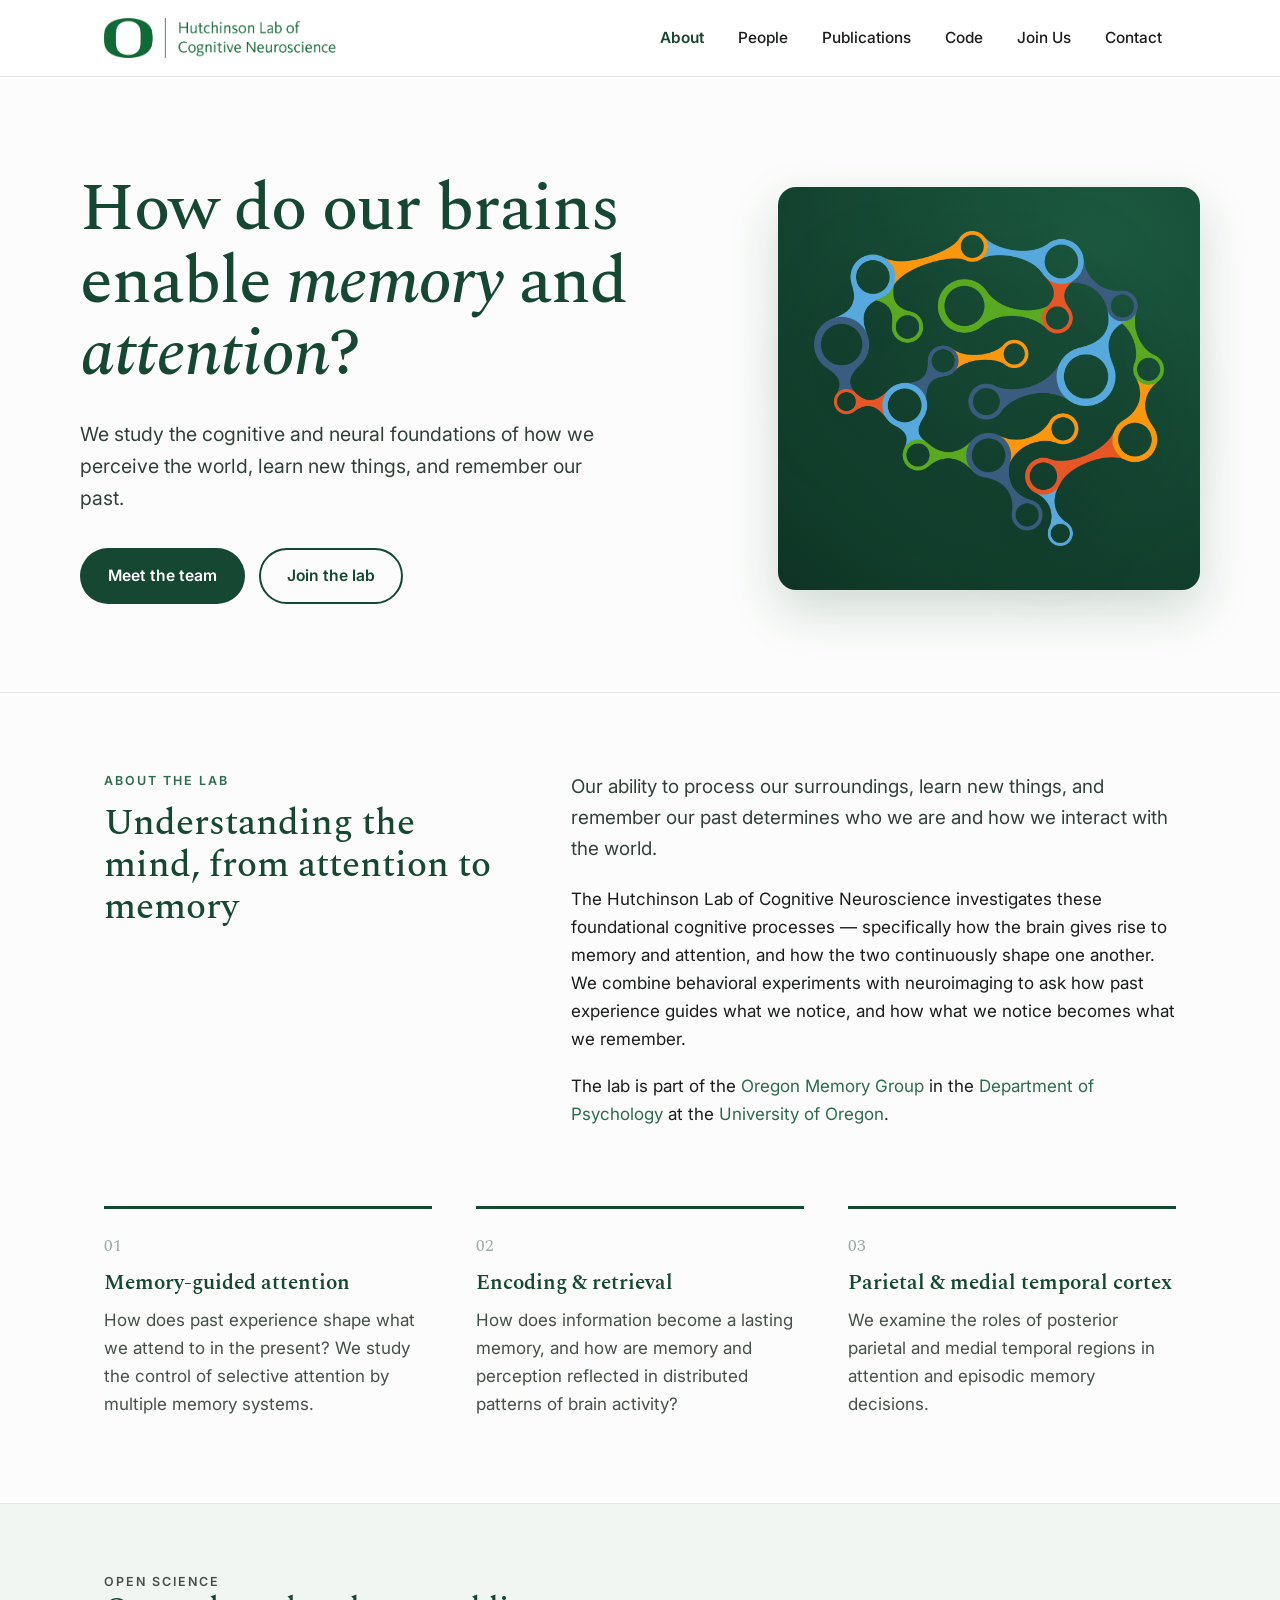
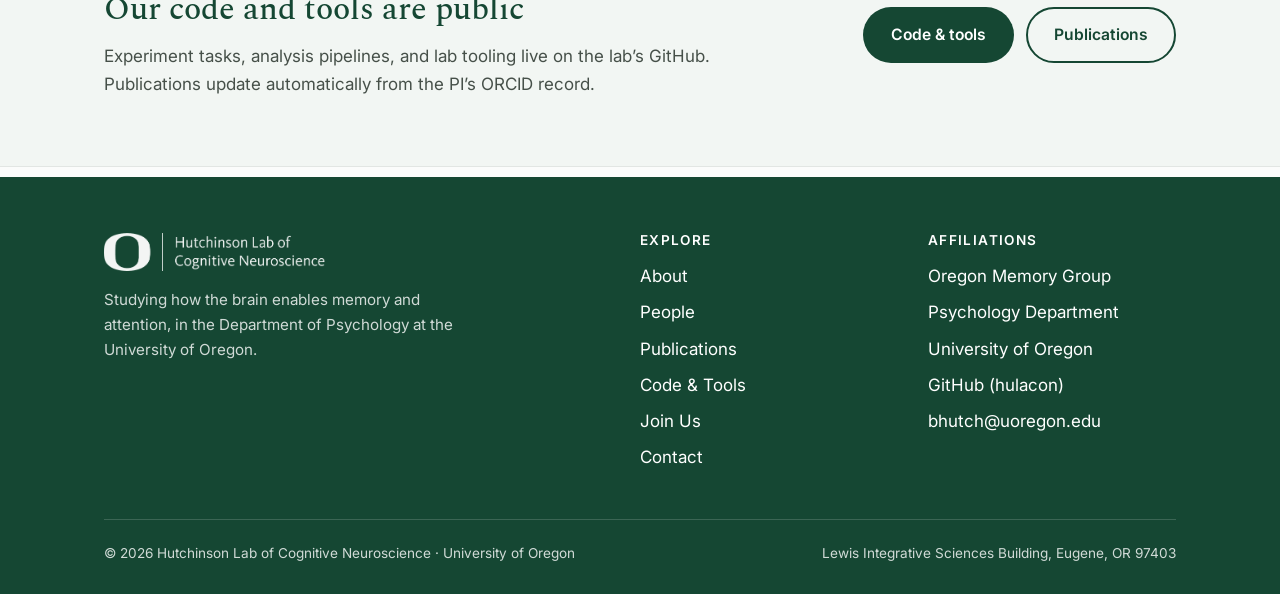
==== site/index.html @ ef452acc "Initial commit: static lab site, publications builder, Qualtrics form tooling Static site (site/) re" ====
<!DOCTYPE html>
<html lang="en">
<head>
  <meta charset="UTF-8">
  <meta name="viewport" content="width=device-width, initial-scale=1.0">
  <title>Hutchinson Lab of Cognitive Neuroscience &mdash; University of Oregon</title>
  <meta name="description" content="The Hutchinson Lab of Cognitive Neuroscience at the University of Oregon studies how the brain enables memory and attention.">
  <link rel="preconnect" href="https://fonts.googleapis.com">
  <link rel="preconnect" href="https://fonts.gstatic.com" crossorigin>
  <link href="https://fonts.googleapis.com/css2?family=Inter:wght@400;500;600;700&family=Spectral:ital,wght@0,500;0,600;1,500&display=swap" rel="stylesheet">
  <link rel="stylesheet" href="css/style.css">
</head>
<body>
  <header class="site-header">
    <nav class="nav container" aria-label="Primary">
      <a class="nav__logo" href="index.html"><img src="assets/logo.png" alt="Hutchinson Lab of Cognitive Neuroscience, University of Oregon"></a>
      <button class="nav__toggle" aria-label="Menu" aria-expanded="false"><span></span><span></span><span></span></button>
      <ul class="nav__links">
        <li><a href="index.html" class="is-active">About</a></li>
        <li><a href="people.html">People</a></li>
        <li><a href="publications.html">Publications</a></li>
        <li><a href="code.html">Code</a></li>
        <li><a href="join.html">Join Us</a></li>
        <li><a href="contact.html">Contact</a></li>
      </ul>
    </nav>
  </header>

  <!-- HERO -->
  <section class="hero">
    <div class="container hero__inner">
      <div class="hero__copy">
        <h1>How do our brains enable <em>memory</em> and <em>attention</em>?</h1>
        <p>We study the cognitive and neural foundations of how we perceive the world, learn new things, and remember our past.</p>
        <div class="hero__cta">
          <a class="btn btn--primary" href="people.html">Meet the team</a>
          <a class="btn btn--outline" href="join.html">Join the lab</a>
        </div>
      </div>
      <div class="hero__art">
        <img src="assets/brainbeads.png" alt="Stylized brain formed from connected beads">
      </div>
    </div>
  </section>

  <!-- MISSION -->
  <section class="section">
    <div class="container">
      <div class="split split--ed">
        <div>
          <p class="eyebrow">About the lab</p>
          <h2>Understanding the mind, from attention to memory</h2>
        </div>
        <div>
          <p class="lead">Our ability to process our surroundings, learn new things, and remember our past determines who we are and how we interact with the world.</p>
          <p>The Hutchinson Lab of Cognitive Neuroscience investigates these foundational cognitive processes &mdash; specifically how the brain gives rise to memory and attention, and how the two continuously shape one another. We combine behavioral experiments with neuroimaging to ask how past experience guides what we notice, and how what we notice becomes what we remember.</p>
          <p style="margin:0;">The lab is part of the <a href="http://oregonmemorygroup.uoregon.edu/" target="_blank" rel="noopener">Oregon Memory Group</a> in the <a href="http://psychology.uoregon.edu/" target="_blank" rel="noopener">Department of Psychology</a> at the <a href="https://www.uoregon.edu/" target="_blank" rel="noopener">University of Oregon</a>.</p>
        </div>
      </div>
    </div>
  </section>

  <!-- RESEARCH THEMES -->
  <section style="padding: 0 0 84px;">
    <div class="container">
      <div class="themes">
        <div class="theme">
          <p class="num">01</p>
          <h3>Memory-guided attention</h3>
          <p>How does past experience shape what we attend to in the present? We study the control of selective attention by multiple memory systems.</p>
        </div>
        <div class="theme">
          <p class="num">02</p>
          <h3>Encoding &amp; retrieval</h3>
          <p>How does information become a lasting memory, and how are memory and perception reflected in distributed patterns of brain activity?</p>
        </div>
        <div class="theme">
          <p class="num">03</p>
          <h3>Parietal &amp; medial temporal cortex</h3>
          <p>We examine the roles of posterior parietal and medial temporal regions in attention and episodic memory decisions.</p>
        </div>
      </div>
    </div>
  </section>

  <!-- OPEN SCIENCE -->
  <section class="band">
    <div class="container band__inner">
      <div>
        <p class="eyebrow">Open science</p>
        <h2>Our code and tools are public</h2>
        <p>Experiment tasks, analysis pipelines, and lab tooling live on the lab&rsquo;s GitHub. Publications update automatically from the PI&rsquo;s ORCID record.</p>
      </div>
      <div class="band__cta">
        <a class="btn btn--primary" href="code.html">Code &amp; tools</a>
        <a class="btn btn--outline" href="publications.html">Publications</a>
      </div>
    </div>
  </section>

  <footer class="site-footer">
    <div class="container">
      <div class="footer-grid">
        <div class="footer-brand">
          <img src="assets/logo-white.png" alt="Hutchinson Lab of Cognitive Neuroscience">
          <p>Studying how the brain enables memory and attention, in the Department of Psychology at the University of Oregon.</p>
        </div>
        <div>
          <h4>Explore</h4>
          <ul>
            <li><a href="index.html">About</a></li>
            <li><a href="people.html">People</a></li>
            <li><a href="publications.html">Publications</a></li>
            <li><a href="code.html">Code &amp; Tools</a></li>
            <li><a href="join.html">Join Us</a></li>
            <li><a href="contact.html">Contact</a></li>
          </ul>
        </div>
        <div>
          <h4>Affiliations</h4>
          <ul>
            <li><a href="http://oregonmemorygroup.uoregon.edu/" target="_blank" rel="noopener">Oregon Memory Group</a></li>
            <li><a href="http://psychology.uoregon.edu/" target="_blank" rel="noopener">Psychology Department</a></li>
            <li><a href="https://www.uoregon.edu/" target="_blank" rel="noopener">University of Oregon</a></li>
            <li><a href="https://github.com/hulacon" target="_blank" rel="noopener">GitHub (hulacon)</a></li>
            <li><a href="mailto:bhutch@uoregon.edu">bhutch@uoregon.edu</a></li>
          </ul>
        </div>
      </div>
      <div class="footer-bottom">
        <span>&copy; 2026 Hutchinson Lab of Cognitive Neuroscience &middot; University of Oregon</span>
        <span>Lewis Integrative Sciences Building, Eugene, OR 97403</span>
      </div>
    </div>
  </footer>

  <script src="js/main.js"></script>
</body>
</html>
---- site/css/style.css ----
/* =========================================================
   Hutchinson Lab of Cognitive Neuroscience
   Shared stylesheet (v2 refresh: green/white, editorial hero)
   Palette: UO Green #154733 on warm whites
   ========================================================= */

:root {
  --green:        #154733;
  --green-mid:    #2d6a4f;
  --green-soft:   #e7efe9;
  --ink:          #1a1d1b;
  --muted:        #5a635d;
  --line:         #e2e6e3;
  --paper:        #fbfcfb;
  --paper-2:      #f6f8f6;
  --band:         #f2f6f3;
  --maxw:         1120px;
  --radius:       14px;
  --shadow:       0 1px 2px rgba(21,71,51,.06), 0 8px 30px rgba(21,71,51,.08);
  --shadow-lg:    0 20px 50px rgba(21,71,51,.18);
  --serif:        "Spectral", Georgia, "Times New Roman", serif;
  --sans:         "Inter", -apple-system, BlinkMacSystemFont, "Segoe UI", Roboto, Helvetica, Arial, sans-serif;
}

* { box-sizing: border-box; }

html { scroll-behavior: smooth; }

body {
  margin: 0;
  font-family: var(--sans);
  color: var(--ink);
  background: var(--paper);
  line-height: 1.65;
  font-size: 17px;
  -webkit-font-smoothing: antialiased;
  text-rendering: optimizeLegibility;
}

h1, h2, h3, h4 { font-family: var(--serif); line-height: 1.15; color: var(--green); font-weight: 600; }
h1 { font-size: clamp(2.3rem, 5vw, 3.6rem); font-weight: 500; letter-spacing: -.015em; line-height: 1.1; }
h2 { font-size: clamp(1.6rem, 3.5vw, 2.3rem); font-weight: 500; margin: 0 0 .6em; }
h3 { font-size: 1.25rem; }

a { color: var(--green-mid); text-decoration: none; }
a:hover { color: var(--green); text-decoration: underline; }

p { margin: 0 0 1.1em; }

img { max-width: 100%; display: block; }

.container { width: 100%; max-width: var(--maxw); margin: 0 auto; padding: 0 24px; }

.section { padding: 78px 0; }
.section--tight { padding: 52px 0; }
.section--alt { background: var(--paper-2); }
.eyebrow {
  text-transform: uppercase;
  letter-spacing: .16em;
  font-size: .78rem;
  font-weight: 600;
  color: var(--green-mid);
  font-family: var(--sans);
  margin: 0 0 .8em;
}
.lead { font-size: 1.18rem; color: #33403a; }

/* ---------- Buttons ---------- */
.btn {
  display: inline-block;
  padding: 13px 26px;
  border-radius: 100px;
  font-weight: 600;
  font-size: .98rem;
  font-family: var(--sans);
  transition: transform .15s ease, box-shadow .15s ease, background .15s ease;
  cursor: pointer;
  border: 2px solid transparent;
}
.btn:hover { text-decoration: none; transform: translateY(-2px); }
.btn--primary { background: var(--green); color: #fff; }
.btn--primary:hover { background: #0e3525; color: #fff; box-shadow: var(--shadow); }
.btn--ghost { border-color: rgba(255,255,255,.6); color: #fff; }
.btn--ghost:hover { background: rgba(255,255,255,.12); color: #fff; }
.btn--outline { border-color: var(--green); color: var(--green); }
.btn--outline:hover { background: var(--green); color: #fff; }

/* ---------- Header / Nav ---------- */
.site-header {
  position: sticky; top: 0; z-index: 50;
  background: rgba(255,255,255,.92);
  backdrop-filter: saturate(180%) blur(10px);
  border-bottom: 1px solid var(--line);
}
.nav { display: flex; align-items: center; justify-content: space-between; gap: 20px; height: 76px; }
.nav__logo img { height: 40px; width: auto; }
.nav__links { display: flex; align-items: center; gap: 6px; list-style: none; margin: 0; padding: 0; }
.nav__links a {
  display: inline-block; padding: 8px 14px; border-radius: 8px;
  color: var(--ink); font-weight: 500; font-size: .96rem;
}
.nav__links a:hover { background: var(--green-soft); color: var(--green); text-decoration: none; }
.nav__links a.is-active { color: var(--green); font-weight: 600; }
.nav__toggle { display: none; background: none; border: 0; cursor: pointer; padding: 8px; }
.nav__toggle span { display: block; width: 24px; height: 2px; background: var(--green); margin: 5px 0; transition: .2s; }

@media (max-width: 900px) {
  .nav__toggle { display: block; }
  .nav__links {
    position: absolute; top: 76px; left: 0; right: 0;
    flex-direction: column; align-items: stretch; gap: 0;
    background: #fff; border-bottom: 1px solid var(--line);
    padding: 8px 16px 16px; box-shadow: var(--shadow);
    display: none;
  }
  .nav__links.is-open { display: flex; }
  .nav__links a { padding: 12px 10px; border-radius: 8px; }
}

/* ---------- Hero (light, editorial) ---------- */
.hero { background: var(--paper); border-bottom: 1px solid var(--line); }
.hero__inner {
  display: grid; grid-template-columns: 1.2fr .8fr; gap: 64px; align-items: center;
  padding: 96px 0 88px;
}
.hero h1 { color: var(--green); margin: 0 0 .4em; font-size: clamp(2.6rem, 5.5vw, 4.2rem); line-height: 1.08; }
.hero p { color: #33403a; font-size: 1.22rem; max-width: 44ch; }
.hero__cta { display: flex; flex-wrap: wrap; gap: 14px; margin-top: 34px; }
.hero__art {
  background: radial-gradient(120% 120% at 75% 15%, #1c5a40 0%, #154733 50%, #0d3122 100%);
  border-radius: 18px; padding: 44px 36px; box-shadow: var(--shadow-lg);
}
.hero__art img { width: 100%; filter: drop-shadow(0 18px 36px rgba(0,0,0,.4)); }
@media (max-width: 860px) {
  .hero__inner { grid-template-columns: 1fr; gap: 36px; padding: 64px 0 70px; text-align: center; }
  .hero p { margin-inline: auto; }
  .hero__cta { justify-content: center; }
  .hero__art { order: -1; max-width: 340px; margin: 0 auto; }
}

/* ---------- Generic page header (interior pages) ---------- */
.page-head { background: var(--paper); border-bottom: 1px solid var(--line); padding: 76px 0 60px; }
.page-head h1 { color: var(--green); margin: 0 0 .3em; }
.page-head p { color: #465049; max-width: 62ch; margin: 0; font-size: 1.15rem; }

/* ---------- Grids / cards ---------- */
.grid { display: grid; gap: 26px; }
.grid-3 { grid-template-columns: repeat(3, 1fr); }
.grid-2 { grid-template-columns: repeat(2, 1fr); }
@media (max-width: 820px) { .grid-3 { grid-template-columns: 1fr; } .grid-2 { grid-template-columns: 1fr; } }

.card {
  background: #fff; border: 1px solid var(--line); border-radius: var(--radius);
  padding: 30px; box-shadow: var(--shadow);
}
.card h3 { margin-top: 0; }

/* ---------- Split sections ---------- */
.split { display: grid; grid-template-columns: 1fr 1fr; gap: 56px; align-items: center; }
.split--ed { grid-template-columns: .8fr 1.2fr; align-items: start; gap: 64px; }
.split--ed h2 { margin: 0; }
@media (max-width: 860px) { .split, .split--ed { grid-template-columns: 1fr; gap: 32px; } }

/* ---------- Research themes (numbered) ---------- */
.themes { display: grid; grid-template-columns: repeat(3, 1fr); gap: 44px; }
@media (max-width: 820px) { .themes { grid-template-columns: 1fr; } }
.theme { border-top: 3px solid var(--green); padding-top: 24px; }
.theme .num { font-family: var(--serif); font-size: 1.05rem; color: #9aa8a0; margin: 0 0 10px; }
.theme h3 { font-size: 1.3rem; margin: 0 0 .5em; line-height: 1.2; }
.theme p { margin: 0; color: #465049; }

/* ---------- Open-science band ---------- */
.band { background: var(--band); border-top: 1px solid var(--line); border-bottom: 1px solid var(--line); padding: 68px 0; }
.band__inner { display: flex; align-items: center; justify-content: space-between; gap: 32px; flex-wrap: wrap; }
.band h2 { font-size: clamp(1.5rem, 3vw, 2rem); margin: 0 0 .4em; }
.band p { margin: 0; color: #465049; max-width: 56ch; }
.band__cta { display: flex; gap: 12px; flex-wrap: wrap; }

/* ---------- Repo tiles (code page) ---------- */
.repo-grid { display: grid; grid-template-columns: repeat(3, 1fr); gap: 26px; }
@media (max-width: 860px) { .repo-grid { grid-template-columns: repeat(2, 1fr); } }
@media (max-width: 560px) { .repo-grid { grid-template-columns: 1fr; } }
.repo {
  display: flex; flex-direction: column; gap: 12px;
  background: #fff; border: 1px solid var(--line); border-radius: var(--radius);
  padding: 28px; color: var(--ink);
  transition: transform .18s ease, box-shadow .18s ease, border-color .18s ease;
}
.repo:hover { transform: translateY(-4px); box-shadow: 0 20px 50px rgba(21,71,51,.14); border-color: var(--green-mid); text-decoration: none; color: var(--ink); }
.repo__head { display: flex; align-items: center; gap: 10px; }
.repo__icon {
  width: 34px; height: 34px; border-radius: 10px; background: var(--green-soft); color: var(--green);
  display: grid; place-items: center; font-size: 1rem;
}
.repo__name { font-family: ui-monospace, "SF Mono", Menlo, monospace; font-weight: 600; font-size: 1.02rem; color: var(--green); }
.repo p { margin: 0; color: #465049; font-size: .96rem; flex: 1; }
.repo__go { font-size: .88rem; font-weight: 600; color: var(--green-mid); }

/* ---------- People ---------- */
.pi-card {
  display: grid; grid-template-columns: 220px 1fr; gap: 40px; align-items: start;
  background: #fff; border: 1px solid var(--line); border-radius: var(--radius);
  padding: 36px; box-shadow: var(--shadow);
}
.pi-card img { width: 200px; height: 200px; object-fit: cover; border-radius: 50%; border: 5px solid var(--green-soft); }
@media (max-width: 680px) { .pi-card { grid-template-columns: 1fr; justify-items: center; text-align: center; } }

.people-grid { display: grid; grid-template-columns: repeat(3, 1fr); gap: 30px; }
@media (max-width: 860px) { .people-grid { grid-template-columns: repeat(2, 1fr); } }
@media (max-width: 560px) { .people-grid { grid-template-columns: 1fr; } }
.person {
  background: #fff; border: 1px solid var(--line); border-radius: var(--radius);
  padding: 28px; text-align: center; box-shadow: var(--shadow);
  transition: transform .18s ease, box-shadow .18s ease;
}
.person:hover { transform: translateY(-4px); box-shadow: var(--shadow-lg); }
.person img {
  width: 130px; height: 130px; object-fit: cover; border-radius: 50%;
  margin: 0 auto 18px; border: 4px solid var(--green-soft);
}
.person h3 { margin: 0 0 4px; }
.person .role { color: var(--green-mid); font-weight: 600; font-size: .9rem; text-transform: uppercase; letter-spacing: .06em; }
.person p { font-size: .97rem; color: var(--muted); margin: 14px 0 0; text-align: left; }

.contact-links { display: flex; flex-wrap: wrap; gap: 10px; margin-top: 12px; }
.chip {
  display: inline-flex; align-items: center; gap: 6px;
  padding: 6px 14px; border-radius: 100px; font-size: .85rem; font-weight: 600;
  background: var(--green-soft); color: var(--green);
}
.chip:hover { background: var(--green); color: #fff; text-decoration: none; }

/* ---------- Alumni ---------- */
.alumni-list { list-style: none; padding: 0; margin: 0; display: grid; grid-template-columns: repeat(2,1fr); gap: 4px 40px; }
@media (max-width: 680px) { .alumni-list { grid-template-columns: 1fr; } }
.alumni-list li { padding: 13px 0; border-bottom: 1px solid var(--line); display: flex; justify-content: space-between; gap: 16px; }
.alumni-list .who { font-weight: 600; color: var(--ink); }
.alumni-list .meta { color: var(--muted); font-size: .92rem; text-align: right; white-space: nowrap; }

/* ---------- Publications ---------- */
.pub-year { display: flex; align-items: baseline; gap: 16px; margin: 44px 0 18px; }
.pub-year h2 { margin: 0; }
.pub-year .rule { flex: 1; height: 1px; background: var(--line); }
.pub-list { list-style: none; padding: 0; margin: 0; }
.pub {
  padding: 20px 24px; border: 1px solid var(--line); border-radius: 12px;
  margin-bottom: 12px; background: #fff; transition: border-color .15s, box-shadow .15s;
}
.pub:hover { border-color: var(--green-mid); box-shadow: var(--shadow); }
.pub .authors { color: var(--ink); }
.pub .authors b { color: var(--green); }
.pub .title { display: block; font-family: var(--serif); font-size: 1.12rem; color: var(--green); margin: 4px 0; }
.pub .venue { color: var(--muted); font-style: italic; font-size: .96rem; }

/* ---------- Join options ---------- */
.status-banner {
  background: var(--band); border: 1px solid #d8e4dc; border-left: 5px solid var(--green);
  border-radius: 12px; padding: 18px 22px; margin-bottom: 34px;
}
.join-card { border-left: 5px solid var(--green); }
.tag {
  display: inline-block; font-size: .72rem; font-weight: 700; letter-spacing: .06em; text-transform: uppercase;
  padding: 4px 11px; border-radius: 100px; margin-bottom: 12px;
}
.tag--open { background: var(--green-soft); color: var(--green); }
.tag--closed { background: #fbe3e0; color: #9b3b2e; }

/* ---------- Interest-form CTA (join page) ---------- */
.interest-cta {
  margin-top: 44px; text-align: center; color: #fff;
  background: radial-gradient(120% 140% at 80% 10%, #1c5a40 0%, #154733 55%, #0d3122 100%);
  border-radius: 18px; padding: 44px 48px; box-shadow: var(--shadow-lg);
}
.interest-cta h2 { color: #fff; font-size: clamp(1.5rem, 3vw, 2rem); margin: 0 0 .35em; }
.interest-cta p { margin: 0 auto 1.4em; color: rgba(255,255,255,.82); max-width: 52ch; }
.interest-cta__btns { display: flex; gap: 12px; justify-content: center; flex-wrap: wrap; }
.btn--inverse { background: #fff; color: var(--green); font-size: 1.02rem; padding: 14px 32px; }
.btn--inverse:hover { background: var(--green-soft); color: var(--green); }

/* ---------- Contact ---------- */
.contact-grid { display: grid; grid-template-columns: 1fr 1fr; gap: 40px; }
@media (max-width: 820px) { .contact-grid { grid-template-columns: 1fr; } }
.info-row { display: flex; gap: 16px; padding: 18px 0; border-bottom: 1px solid var(--line); }
.info-row .ic { font-size: 1.3rem; color: var(--green); }
.info-row .label { font-size: .78rem; text-transform: uppercase; letter-spacing: .08em; color: var(--muted); font-weight: 600; }
.map-embed { width: 100%; height: 100%; min-height: 340px; border: 0; border-radius: var(--radius); box-shadow: var(--shadow); }

/* ---------- Footer ---------- */
.site-footer { background: var(--green); color: rgba(255,255,255,.8); padding: 56px 0 30px; margin-top: 10px; }
.site-footer a { color: #fff; }
.site-footer a:hover { color: #cfe3d8; }
.footer-grid { display: grid; grid-template-columns: 2fr 1fr 1fr; gap: 40px; }
@media (max-width: 720px) { .footer-grid { grid-template-columns: 1fr; gap: 28px; } }
.footer-grid h4 { color: #fff; font-family: var(--sans); font-size: .85rem; text-transform: uppercase; letter-spacing: .1em; margin: 0 0 14px; }
.footer-grid ul { list-style: none; padding: 0; margin: 0; }
.footer-grid li { margin-bottom: 8px; }
.footer-brand img { height: 38px; margin-bottom: 16px; opacity: .95; }
.footer-brand p { font-size: .95rem; max-width: 36ch; }
.footer-bottom { border-top: 1px solid rgba(255,255,255,.16); margin-top: 40px; padding-top: 22px; font-size: .85rem; display: flex; justify-content: space-between; flex-wrap: wrap; gap: 10px; }

.center { text-align: center; }
.mt-0 { margin-top: 0; }
.muted { color: var(--muted); }
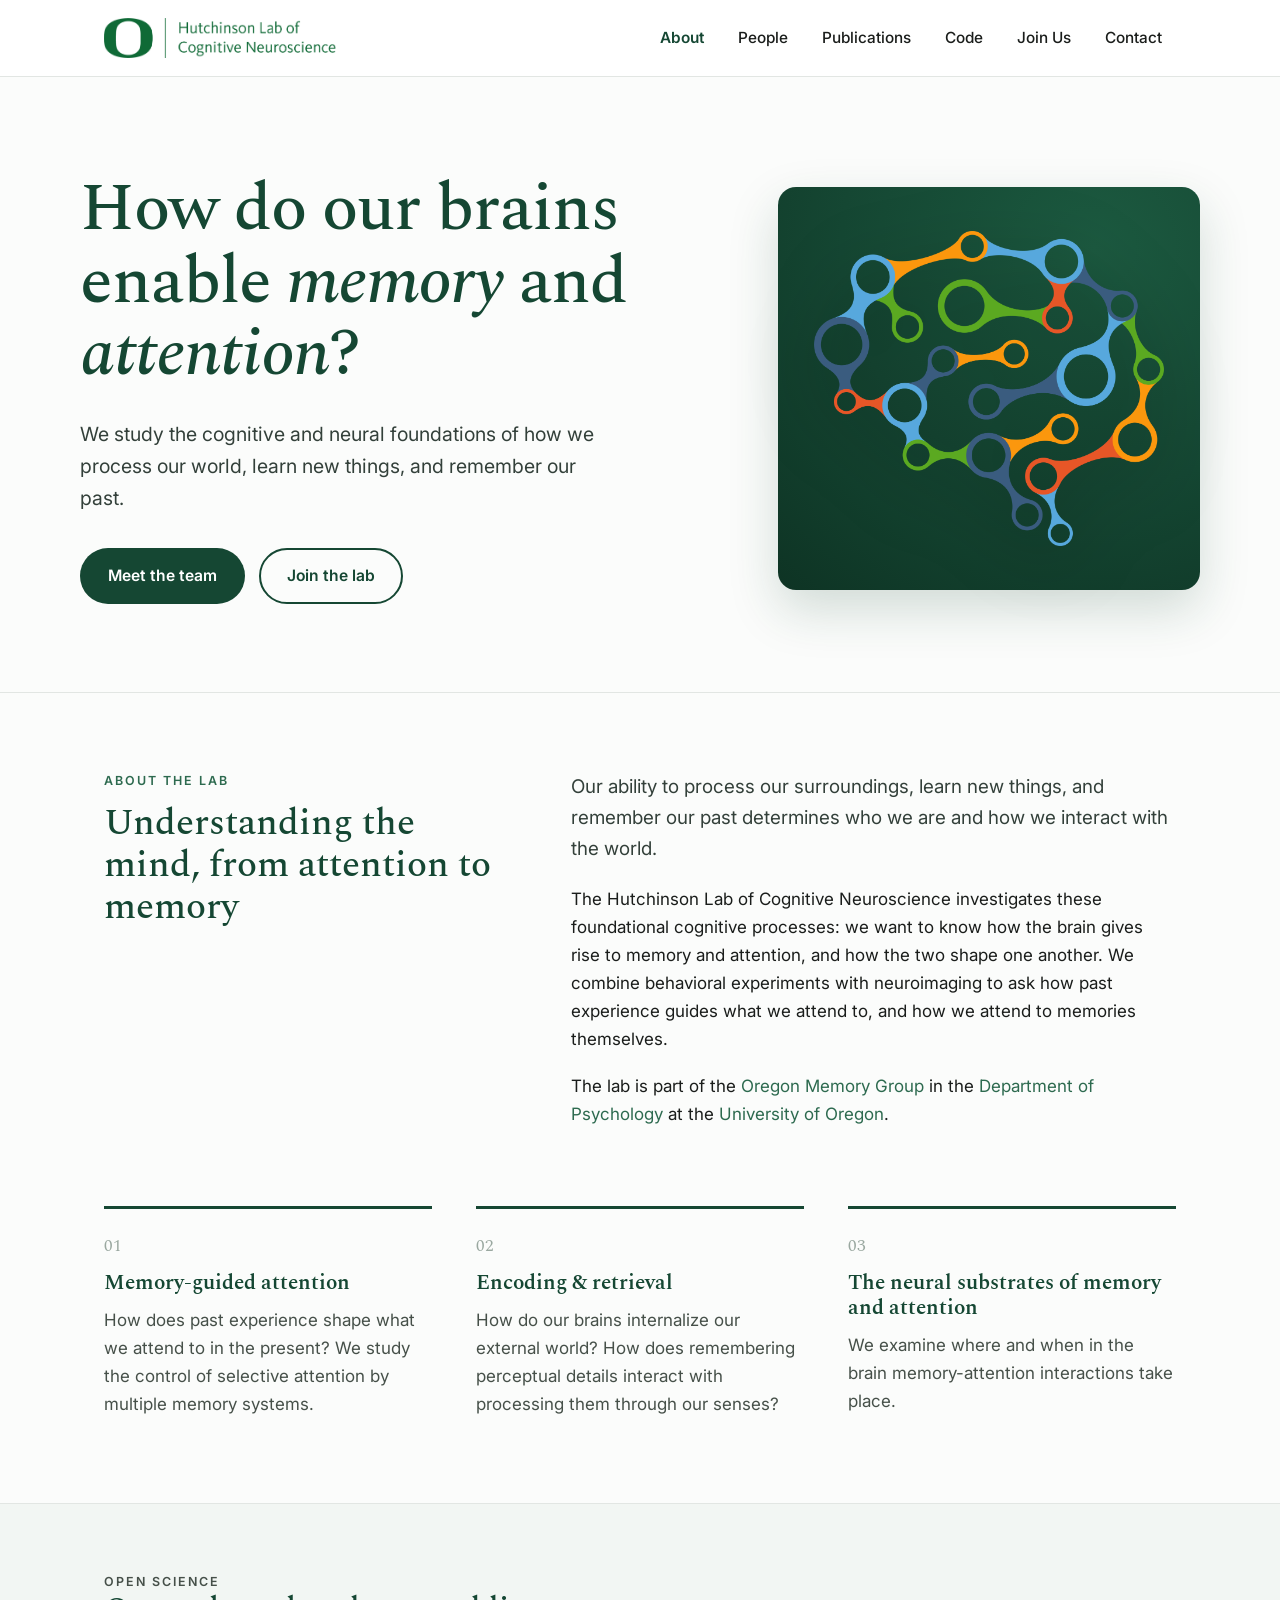
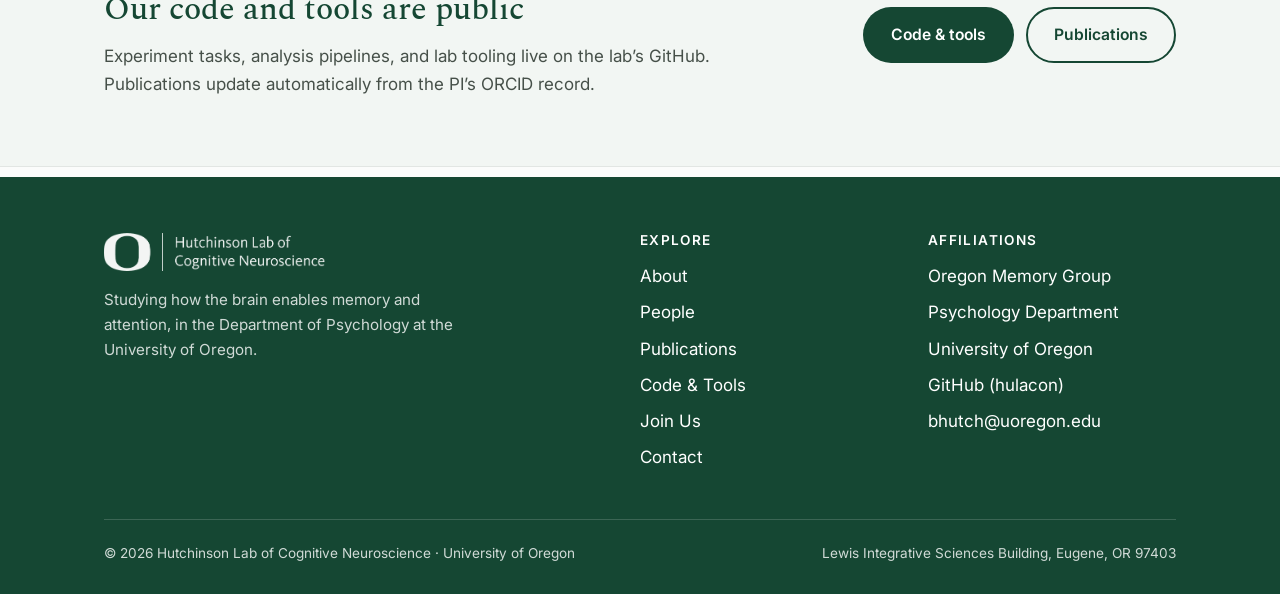
==== commit 6af542f8: "Repo icons on code page, interest-form links on join page, content edits Custom SVG icons per repo (" ====
--- a/site/index.html
+++ b/site/index.html
@@ -31,7 +31,7 @@
     <div class="container hero__inner">
       <div class="hero__copy">
         <h1>How do our brains enable <em>memory</em> and <em>attention</em>?</h1>
-        <p>We study the cognitive and neural foundations of how we perceive the world, learn new things, and remember our past.</p>
+        <p>We study the cognitive and neural foundations of how we process our world, learn new things, and remember our past.</p>
         <div class="hero__cta">
           <a class="btn btn--primary" href="people.html">Meet the team</a>
           <a class="btn btn--outline" href="join.html">Join the lab</a>
@@ -53,7 +53,7 @@
         </div>
         <div>
           <p class="lead">Our ability to process our surroundings, learn new things, and remember our past determines who we are and how we interact with the world.</p>
-          <p>The Hutchinson Lab of Cognitive Neuroscience investigates these foundational cognitive processes &mdash; specifically how the brain gives rise to memory and attention, and how the two continuously shape one another. We combine behavioral experiments with neuroimaging to ask how past experience guides what we notice, and how what we notice becomes what we remember.</p>
+          <p>The Hutchinson Lab of Cognitive Neuroscience investigates these foundational cognitive processes: we want to know how the brain gives rise to memory and attention, and how the two shape one another. We combine behavioral experiments with neuroimaging to ask how past experience guides what we attend to, and how we attend to memories themselves.</p>
           <p style="margin:0;">The lab is part of the <a href="http://oregonmemorygroup.uoregon.edu/" target="_blank" rel="noopener">Oregon Memory Group</a> in the <a href="http://psychology.uoregon.edu/" target="_blank" rel="noopener">Department of Psychology</a> at the <a href="https://www.uoregon.edu/" target="_blank" rel="noopener">University of Oregon</a>.</p>
         </div>
       </div>
@@ -72,18 +72,18 @@
         <div class="theme">
           <p class="num">02</p>
           <h3>Encoding &amp; retrieval</h3>
-          <p>How does information become a lasting memory, and how are memory and perception reflected in distributed patterns of brain activity?</p>
+          <p>How do our brains internalize our external world? How does remembering perceptual details interact with processing them through our senses?</p>
         </div>
         <div class="theme">
           <p class="num">03</p>
-          <h3>Parietal &amp; medial temporal cortex</h3>
-          <p>We examine the roles of posterior parietal and medial temporal regions in attention and episodic memory decisions.</p>
+          <h3>The neural substrates of memory and attention</h3>
+          <p>We examine where and when in the brain memory-attention interactions take place.</p>
         </div>
       </div>
     </div>
   </section>
 
-  <!-- OPEN SCIENCE -->
+  <!-- OUR WORK -->
   <section class="band">
     <div class="container band__inner">
       <div>
@@ -135,5 +135,6 @@
   </footer>
 
   <script src="js/main.js"></script>
+  <!-- Cloudflare Web Analytics --><script type='module' src='https://static.cloudflareinsights.com/beacon.min.js' data-cf-beacon='{"token": "a704ad2ca6104a5793aed3b8f172d8c7"}'></script><!-- End Cloudflare Web Analytics -->
 </body>
 </html>
--- a/site/css/style.css
+++ b/site/css/style.css
@@ -192,6 +192,8 @@
   width: 34px; height: 34px; border-radius: 10px; background: var(--green-soft); color: var(--green);
   display: grid; place-items: center; font-size: 1rem;
 }
+.repo__icon svg { width: 22px; height: 22px; display: block; }
+.repo__icon img { width: 100%; height: 100%; border-radius: 10px; object-fit: cover; display: block; }
 .repo__name { font-family: ui-monospace, "SF Mono", Menlo, monospace; font-weight: 600; font-size: 1.02rem; color: var(--green); }
 .repo p { margin: 0; color: #465049; font-size: .96rem; flex: 1; }
 .repo__go { font-size: .88rem; font-weight: 600; color: var(--green-mid); }
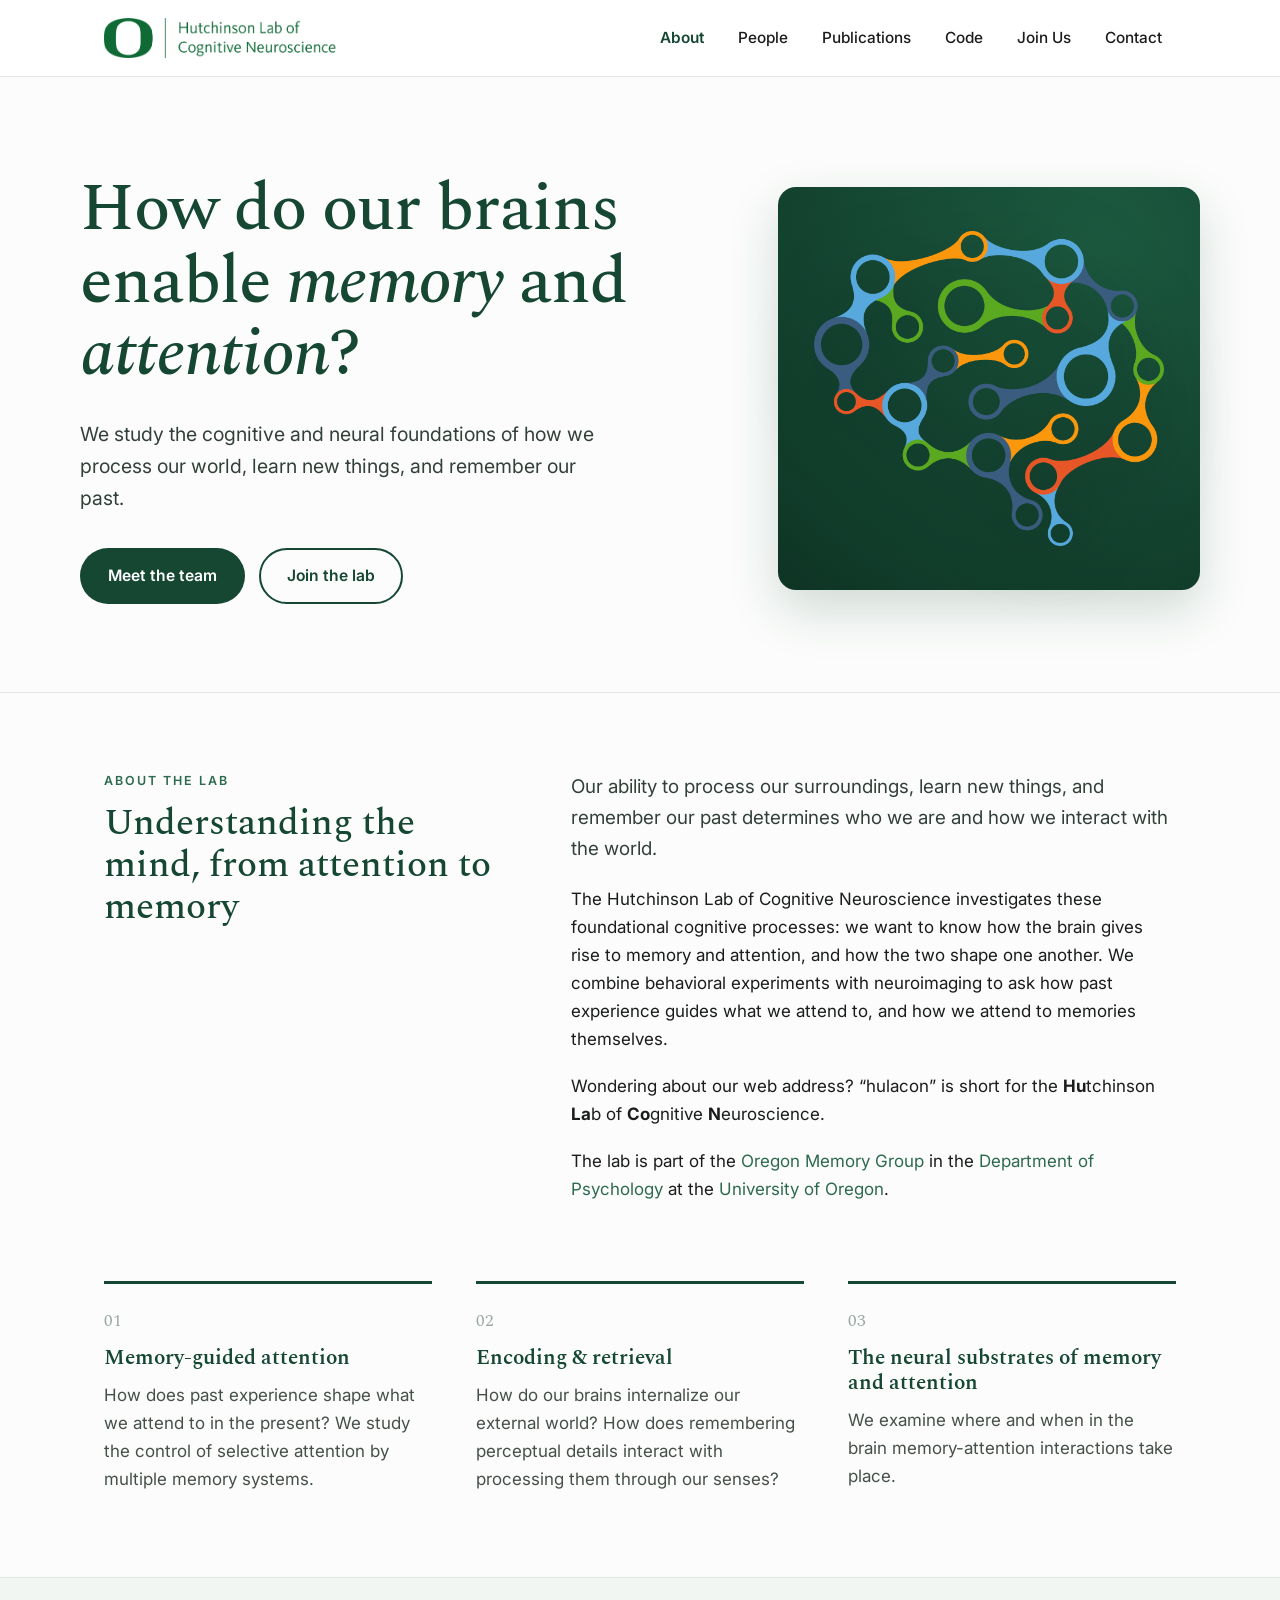
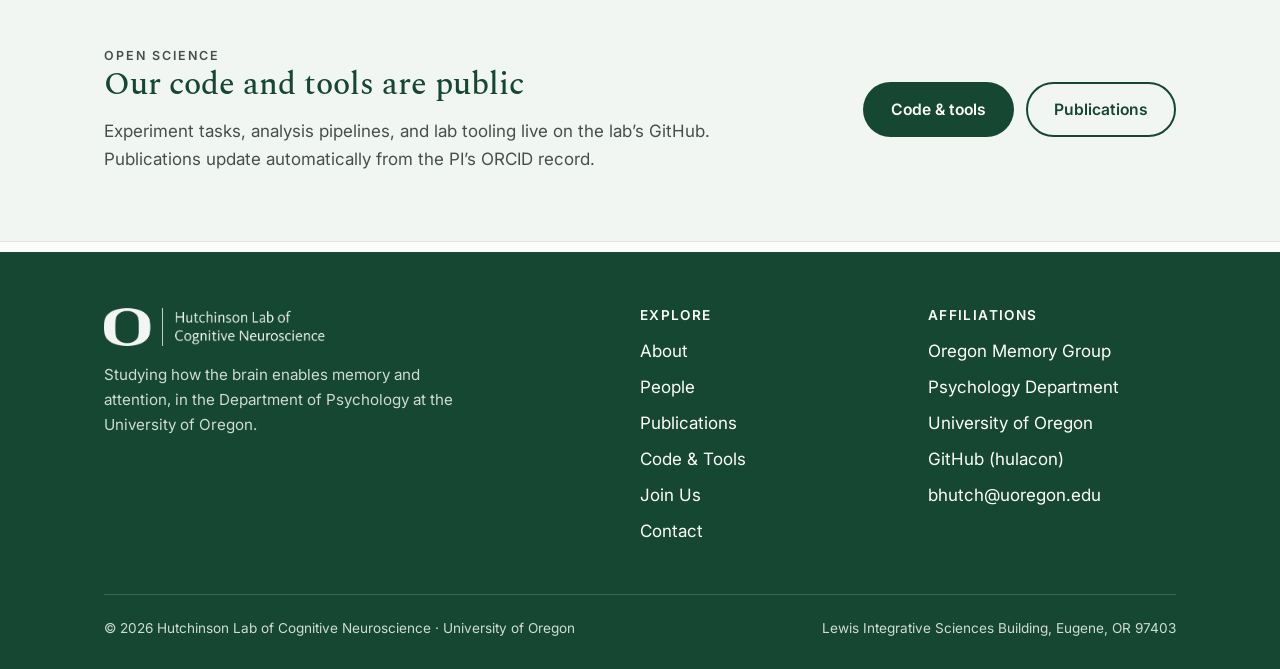
==== commit f5f1c207: "Explain the hulacon acronym on the About section Co-Authored-By: Claude Fable 5 <noreply@anthropic.c" ====
--- a/site/index.html
+++ b/site/index.html
@@ -54,6 +54,7 @@
         <div>
           <p class="lead">Our ability to process our surroundings, learn new things, and remember our past determines who we are and how we interact with the world.</p>
           <p>The Hutchinson Lab of Cognitive Neuroscience investigates these foundational cognitive processes: we want to know how the brain gives rise to memory and attention, and how the two shape one another. We combine behavioral experiments with neuroimaging to ask how past experience guides what we attend to, and how we attend to memories themselves.</p>
+          <p>Wondering about our web address? &ldquo;hulacon&rdquo; is short for the <strong>Hu</strong>tchinson <strong>La</strong>b of <strong>Co</strong>gnitive <strong>N</strong>euroscience.</p>
           <p style="margin:0;">The lab is part of the <a href="http://oregonmemorygroup.uoregon.edu/" target="_blank" rel="noopener">Oregon Memory Group</a> in the <a href="http://psychology.uoregon.edu/" target="_blank" rel="noopener">Department of Psychology</a> at the <a href="https://www.uoregon.edu/" target="_blank" rel="noopener">University of Oregon</a>.</p>
         </div>
       </div>
